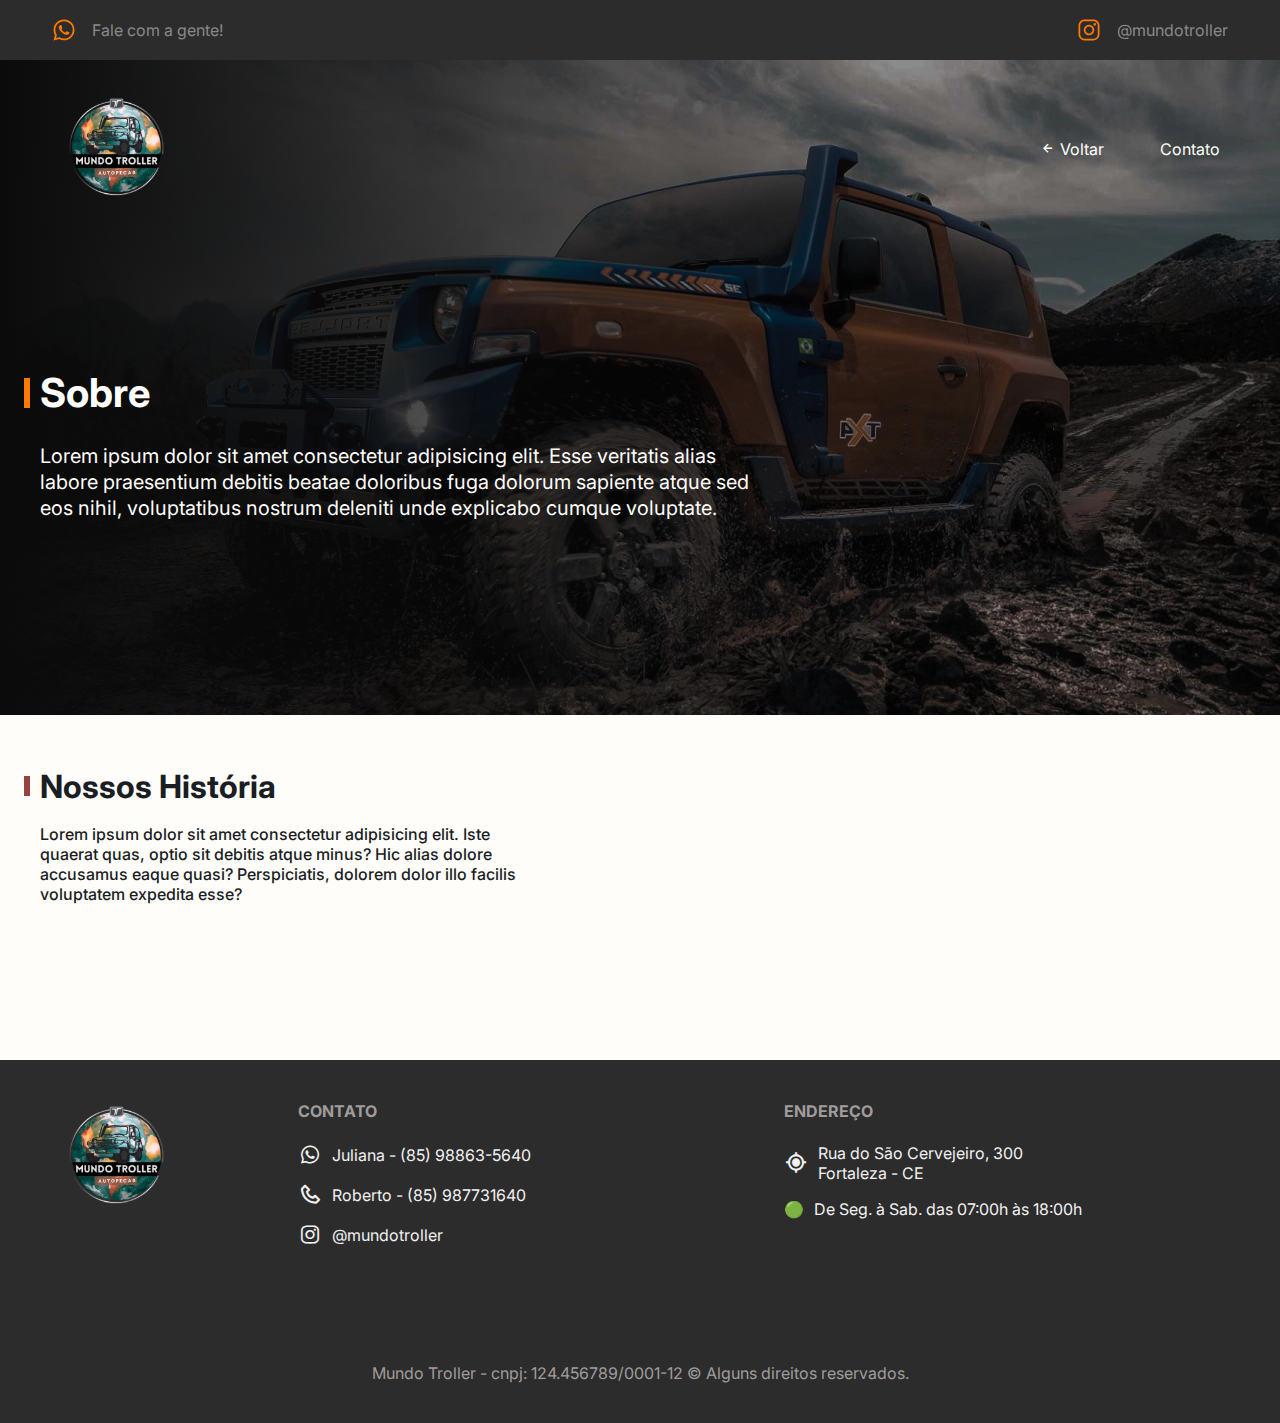
==== sobre.html @ c676e429 "adicionado pagiana de sobre scroll suave" ====
<!DOCTYPE html>
<html lang="pt-BR">

<head>
    <meta charset="UTF-8">
    <meta name="viewport" content="width=device-width, initial-scale=1.0">
    <title>Mundo Troller | Autopeças </title>

    <!-- CSS -->
    <link rel="stylesheet" href="./css/style.css">

    <!-- Font -->
    <link rel="preconnect" href="https://fonts.googleapis.com">
    <link rel="preconnect" href="https://fonts.gstatic.com" crossorigin>
    <link href="https://fonts.googleapis.com/css2?family=Inter:wght@100..900&display=swap" rel="stylesheet">

    <!-- Box Icon -->
    <link href='https://unpkg.com/boxicons@2.1.4/css/boxicons.min.css' rel='stylesheet'>
</head>

<body>
    <header class="header js-scroll">
        <div class="header_secondary">
            <div>
                <a id="wpp-utility-link"><img src="./assets/icons/logo-whatsapp.svg" alt="whatsapp">Fale com a
                    gente!</a>
            </div>
            <div>
                <a href="https://www.instagram.com/mundotroller" target="_blank"> <img
                        src="./assets/icons/logo-instagram.svg" alt="whatsapp"> @mundotroller</a>
            </div>
        </div>
        <div class="cover">
            <div class="gradient">
                <div class="header_primary">
                    <img src="./assets/logo/logo.svg" alt="Logo mundo Jeep">
                    <nav class="menu js-menu">
                        <ul class="header_nav-primary">
                            <li>
                                <a href="/index.html" id="voltar"><i class='bx bx-left-arrow-alt'></i> Voltar</a>
                            </li>
                            <li>
                                <a href="#footer">Contato</a>
                            </li>
                        </ul>
                    </nav>
                </div>
                <main class="main_container">
                    <div class="main_content-title">
                        <h1>Sobre</h1>
                        <br>
                        <p>Lorem ipsum dolor sit amet consectetur adipisicing elit. Esse veritatis alias labore praesentium 
                            debitis beatae doloribus fuga dolorum sapiente atque sed eos nihil, voluptatibus nostrum deleniti unde explicabo cumque voluptate.</p>
                    </div>
                    <!-- <div class="main_content-btn">
                        <a href="#products_container">
                            Conhecer Catálogo
                        </a>
                    </div> -->
                </main>
            </div>
        </div>
    </header>
    <section class="products_container js-scroll" id="products_container">
        <div class="products_content-title">
            <h2>Nossos História</h2>
            <p>Lorem ipsum dolor sit amet consectetur adipisicing elit. Iste quaerat quas, optio sit debitis atque minus? 
                Hic alias dolore accusamus eaque quasi? Perspiciatis, dolorem dolor illo facilis voluptatem expedita esse?
            </p>
        </div>
    </section>
    <footer class="footer-container" id="footer">
        <div class="footer-content">
            <div class="footer-logo">
                <img src="./assets/logo/logo.svg" alt="logo">
            </div>
            <div class="footer-contato">
                <h4>CONTATO</h4>
                <div class="footer-contato-subtitles">
                    <a id="wpp-utility-link"><i class='bx bxl-whatsapp'></i>Juliana - (85)
                        98863-5640</a>
                    <a href="tel:+5585987731640"><i class='bx bx-phone'></i>Roberto - (85) 987731640</a>
                    <a href="https://www.instagram.com/mundotroller" target="_blank"><i
                            class='bx bxl-instagram'></i>@mundotroller</a>
                </div>
            </div>
            <div class="footer-contato">
                <h4>ENDEREÇO</h4>
                <div class="footer-contato-subtitles">
                    <p><i class='bx bx-current-location'></i>Rua do São Cervejeiro, 300 <br>
                        Fortaleza - CE</p>
                    <p><span>🟢</span> De Seg. à Sab.
                        das 07:00h às 18:00h</p>
                </div>
            </div>
            <div class="footer-footer">
                <p>Mundo Troller - cnpj: 124.456789/0001-12 © Alguns direitos reservados.</p>
            </div>
        </div>
    </footer>
    <script src="./js/data/products.js"></script>
    <script src="./js/script.js"></script>
</body>

</html>
---- css/style.css ----
@import './global.css';
@import './header.css';
@import './main.css';
@import './benefits.css';
@import './products.css';
@import './footer.css';
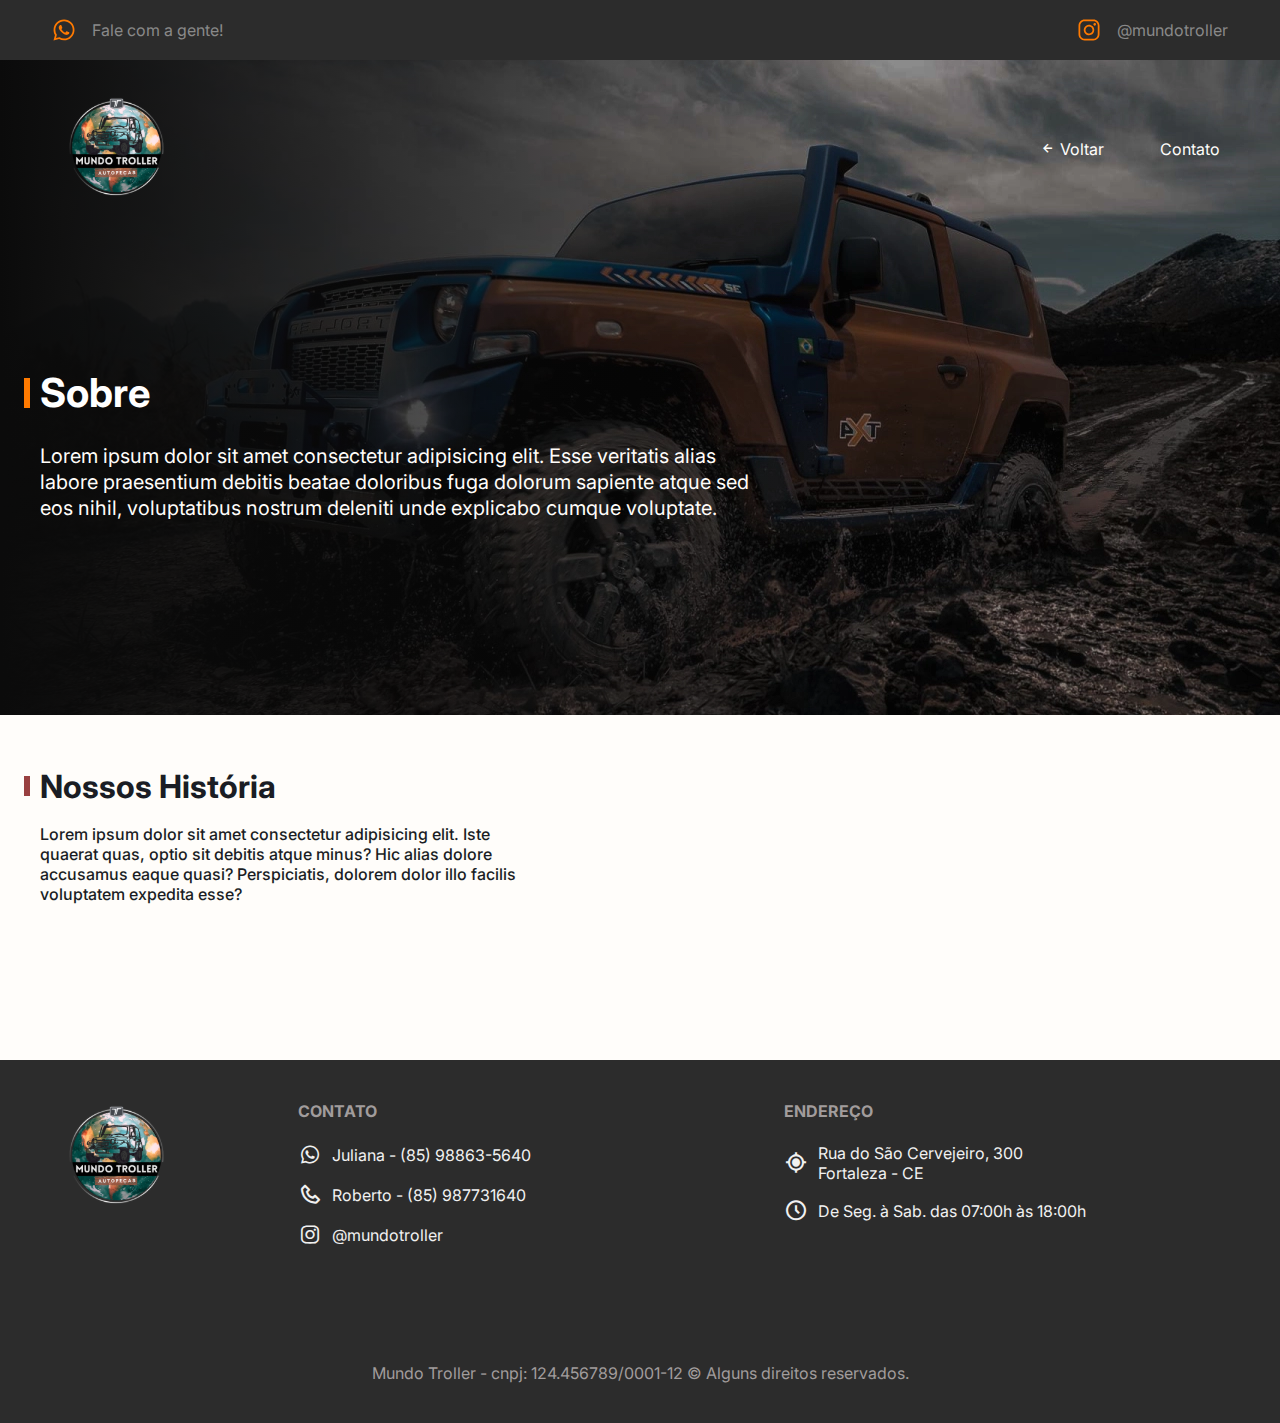
==== commit 384a5b47: "Ajustes após testes" ====
--- a/sobre.html
+++ b/sobre.html
@@ -22,7 +22,7 @@
     <header class="header js-scroll">
         <div class="header_secondary">
             <div>
-                <a id="wpp-utility-link"><img src="./assets/icons/logo-whatsapp.svg" alt="whatsapp">Fale com a
+                <a class="wpp-utility-link"><img src="./assets/icons/logo-whatsapp.svg" alt="whatsapp">Fale com a
                     gente!</a>
             </div>
             <div>
@@ -77,7 +77,7 @@
             <div class="footer-contato">
                 <h4>CONTATO</h4>
                 <div class="footer-contato-subtitles">
-                    <a id="wpp-utility-link"><i class='bx bxl-whatsapp'></i>Juliana - (85)
+                    <a class="wpp-utility-link"><i class='bx bxl-whatsapp'></i>Juliana - (85)
                         98863-5640</a>
                     <a href="tel:+5585987731640"><i class='bx bx-phone'></i>Roberto - (85) 987731640</a>
                     <a href="https://www.instagram.com/mundotroller" target="_blank"><i
@@ -89,7 +89,7 @@
                 <div class="footer-contato-subtitles">
                     <p><i class='bx bx-current-location'></i>Rua do São Cervejeiro, 300 <br>
                         Fortaleza - CE</p>
-                    <p><span>🟢</span> De Seg. à Sab.
+                    <p><i class='bx bx-time-five'></i> De Seg. à Sab.
                         das 07:00h às 18:00h</p>
                 </div>
             </div>
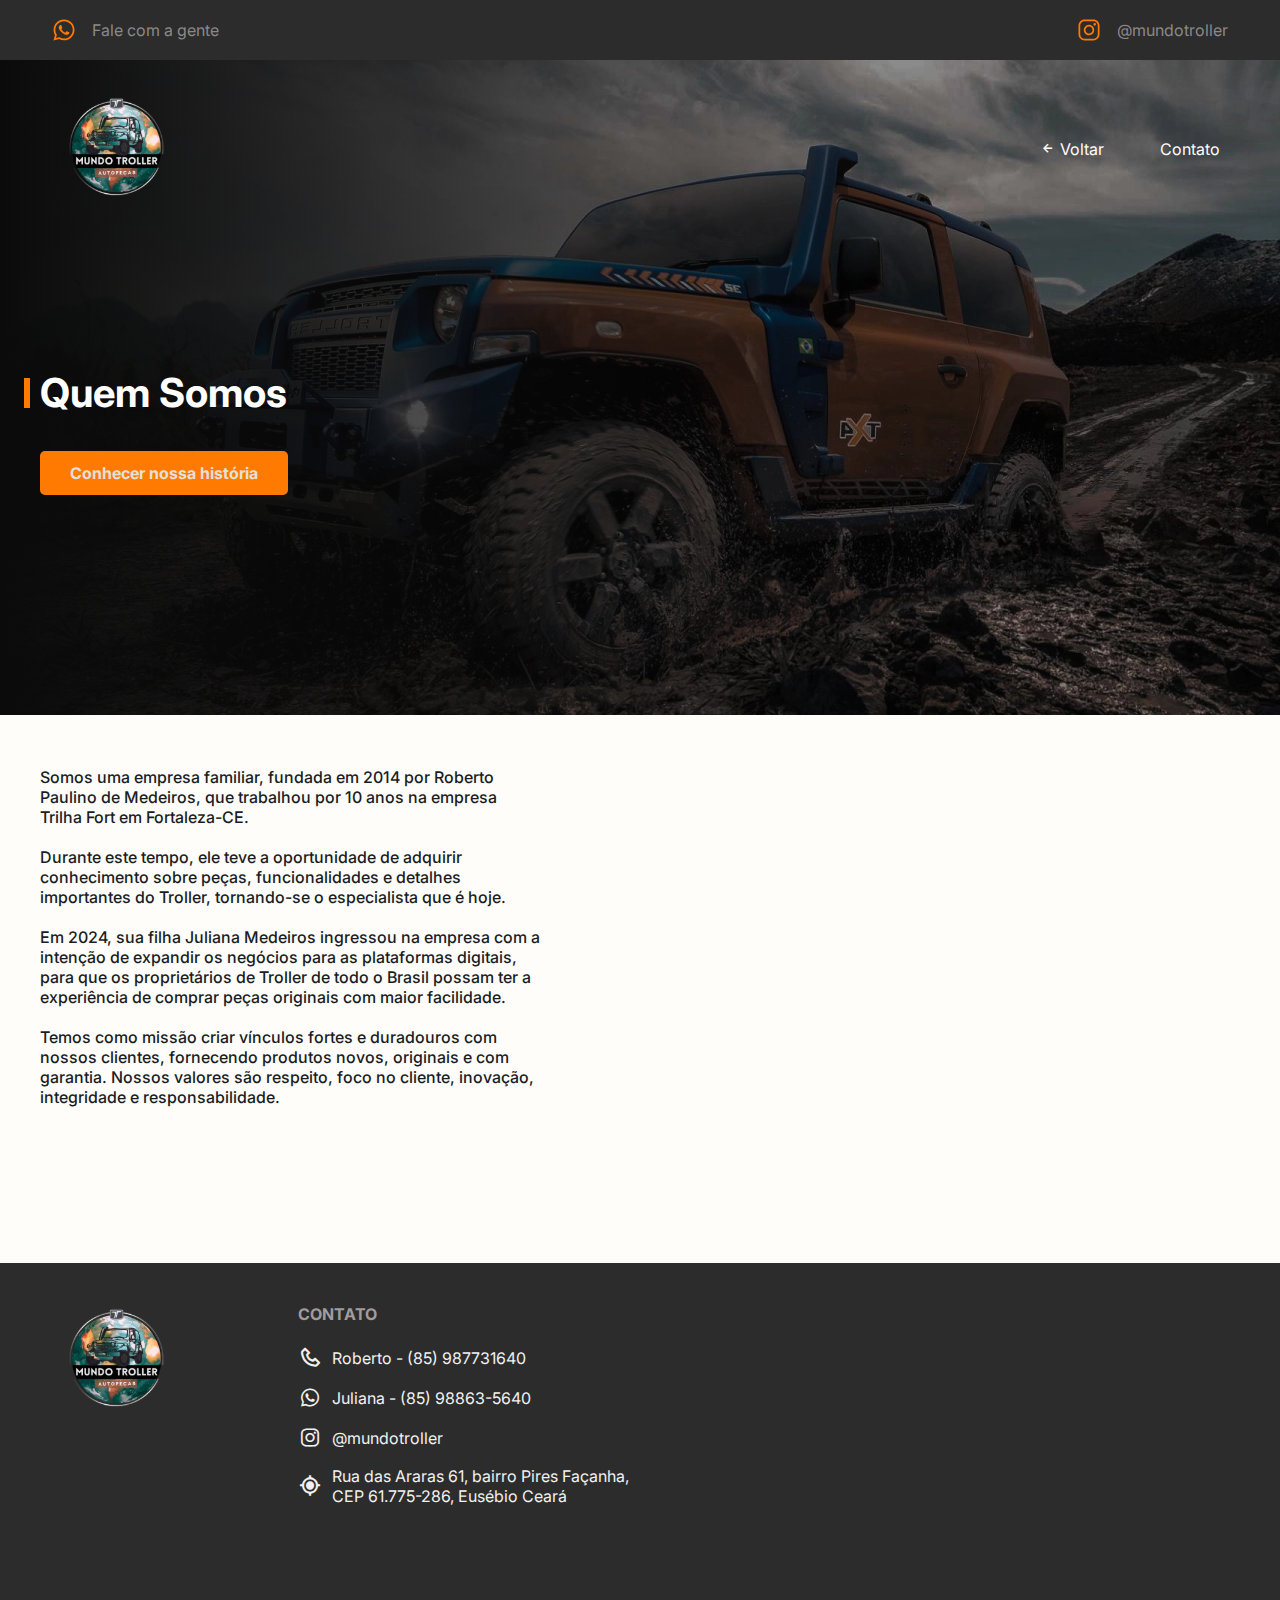
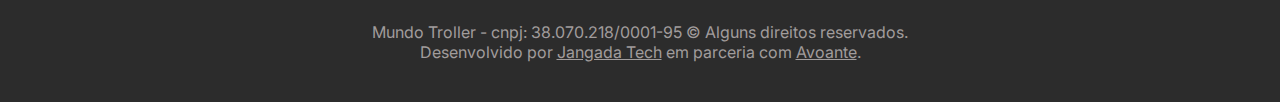
==== commit 5b4335b6: "ultima att" ====
--- a/sobre.html
+++ b/sobre.html
@@ -22,12 +22,10 @@
     <header class="header js-scroll">
         <div class="header_secondary">
             <div>
-                <a class="wpp-utility-link"><img src="./assets/icons/logo-whatsapp.svg" alt="whatsapp">Fale com a
-                    gente!</a>
+                <a class="wpp-utility-link"><img src="./assets/icons/logo-whatsapp.svg" alt="whatsapp">Fale com a gente</a>
             </div>
             <div>
-                <a href="https://www.instagram.com/mundotroller" target="_blank"> <img
-                        src="./assets/icons/logo-instagram.svg" alt="whatsapp"> @mundotroller</a>
+                <a href="https://www.instagram.com/mundotroller" target="_blank"> <img src="./assets/icons/logo-instagram.svg" alt="whatsapp"> @mundotroller</a>
             </div>
         </div>
         <div class="cover">
@@ -37,7 +35,7 @@
                     <nav class="menu js-menu">
                         <ul class="header_nav-primary">
                             <li>
-                                <a href="/index.html" id="voltar"><i class='bx bx-left-arrow-alt'></i> Voltar</a>
+                                <a href="./index.html" id="voltar"><i class='bx bx-left-arrow-alt'></i> Voltar</a>
                             </li>
                             <li>
                                 <a href="#footer">Contato</a>
@@ -47,26 +45,28 @@
                 </div>
                 <main class="main_container">
                     <div class="main_content-title">
-                        <h1>Sobre</h1>
-                        <br>
-                        <p>Lorem ipsum dolor sit amet consectetur adipisicing elit. Esse veritatis alias labore praesentium 
-                            debitis beatae doloribus fuga dolorum sapiente atque sed eos nihil, voluptatibus nostrum deleniti unde explicabo cumque voluptate.</p>
+                        <h1>Quem Somos</h1>
                     </div>
-                    <!-- <div class="main_content-btn">
+                    <br>
+                    <br>
+                    <div class="main_content-btn">
                         <a href="#products_container">
-                            Conhecer Catálogo
+                            Conhecer nossa história
                         </a>
-                    </div> -->
+                    </div>
                 </main>
             </div>
         </div>
     </header>
     <section class="products_container js-scroll" id="products_container">
         <div class="products_content-title">
-            <h2>Nossos História</h2>
-            <p>Lorem ipsum dolor sit amet consectetur adipisicing elit. Iste quaerat quas, optio sit debitis atque minus? 
-                Hic alias dolore accusamus eaque quasi? Perspiciatis, dolorem dolor illo facilis voluptatem expedita esse?
-            </p>
+            <p>Somos uma empresa familiar, fundada em 2014 por Roberto Paulino de Medeiros, que trabalhou por 10 anos na empresa Trilha Fort em Fortaleza-CE.</p>
+            <br>
+            <p>Durante este tempo, ele teve a oportunidade de adquirir conhecimento sobre peças, funcionalidades e detalhes importantes do Troller, tornando-se o especialista que é hoje.</p>
+            <br>
+            <p>Em 2024, sua filha Juliana Medeiros ingressou na empresa com a intenção de expandir os negócios para as plataformas digitais, para que os proprietários de Troller de todo o Brasil possam ter a experiência de comprar peças originais com maior facilidade.</p>
+            <br>
+            <p>Temos como missão criar vínculos fortes e duradouros com nossos clientes, fornecendo produtos novos, originais e com garantia. Nossos valores são respeito, foco no cliente, inovação, integridade e responsabilidade.</p>
         </div>
     </section>
     <footer class="footer-container" id="footer">
@@ -77,24 +77,29 @@
             <div class="footer-contato">
                 <h4>CONTATO</h4>
                 <div class="footer-contato-subtitles">
-                    <a class="wpp-utility-link"><i class='bx bxl-whatsapp'></i>Juliana - (85)
-                        98863-5640</a>
                     <a href="tel:+5585987731640"><i class='bx bx-phone'></i>Roberto - (85) 987731640</a>
-                    <a href="https://www.instagram.com/mundotroller" target="_blank"><i
-                            class='bx bxl-instagram'></i>@mundotroller</a>
+                    <a class="wpp-utility-link"><i class='bx bxl-whatsapp'></i>Juliana - (85) 98863-5640</a>
+                    <a href="https://www.instagram.com/mundotroller" target="_blank"><i class='bx bxl-instagram'></i>@mundotroller</a>
+
+                    <div class="footer-contato-subtitles">
+                        <p><i class='bx bx-current-location'></i>Rua das Araras 61, bairro Pires Façanha,<br>CEP 61.775-286, Eusébio Ceará</p>
+                    </div>
                 </div>
             </div>
-            <div class="footer-contato">
+
+            <!-- 
+            <div hidden class="footer-contato">
                 <h4>ENDEREÇO</h4>
                 <div class="footer-contato-subtitles">
-                    <p><i class='bx bx-current-location'></i>Rua do São Cervejeiro, 300 <br>
-                        Fortaleza - CE</p>
+                    <p><i class='bx bx-current-location'></i>Rua das Araras 61, bairro Pires Façanha, CEP 61.775-286, Eusébio Ceará</p>
                     <p><i class='bx bx-time-five'></i> De Seg. à Sab.
                         das 07:00h às 18:00h</p>
                 </div>
             </div>
+            -->
+
             <div class="footer-footer">
-                <p>Mundo Troller - cnpj: 124.456789/0001-12 © Alguns direitos reservados.</p>
+                <p>Mundo Troller - cnpj: 38.070.218/0001-95 © Alguns direitos reservados.<br>Desenvolvido por <a target="_blank" class="pub-footer" href="https://www.instagram.com/jangada.tech?igsh=MWZ2Yjg0MzRkNHp6ZA==">Jangada Tech</a> em parceria com <a target="_blank" class="pub-footer" href="https://www.instagram.com/avoantedigital?igsh=MTVkOGQ4d2Exa3N3dQ==">Avoante</a>.</p>
             </div>
         </div>
     </footer>
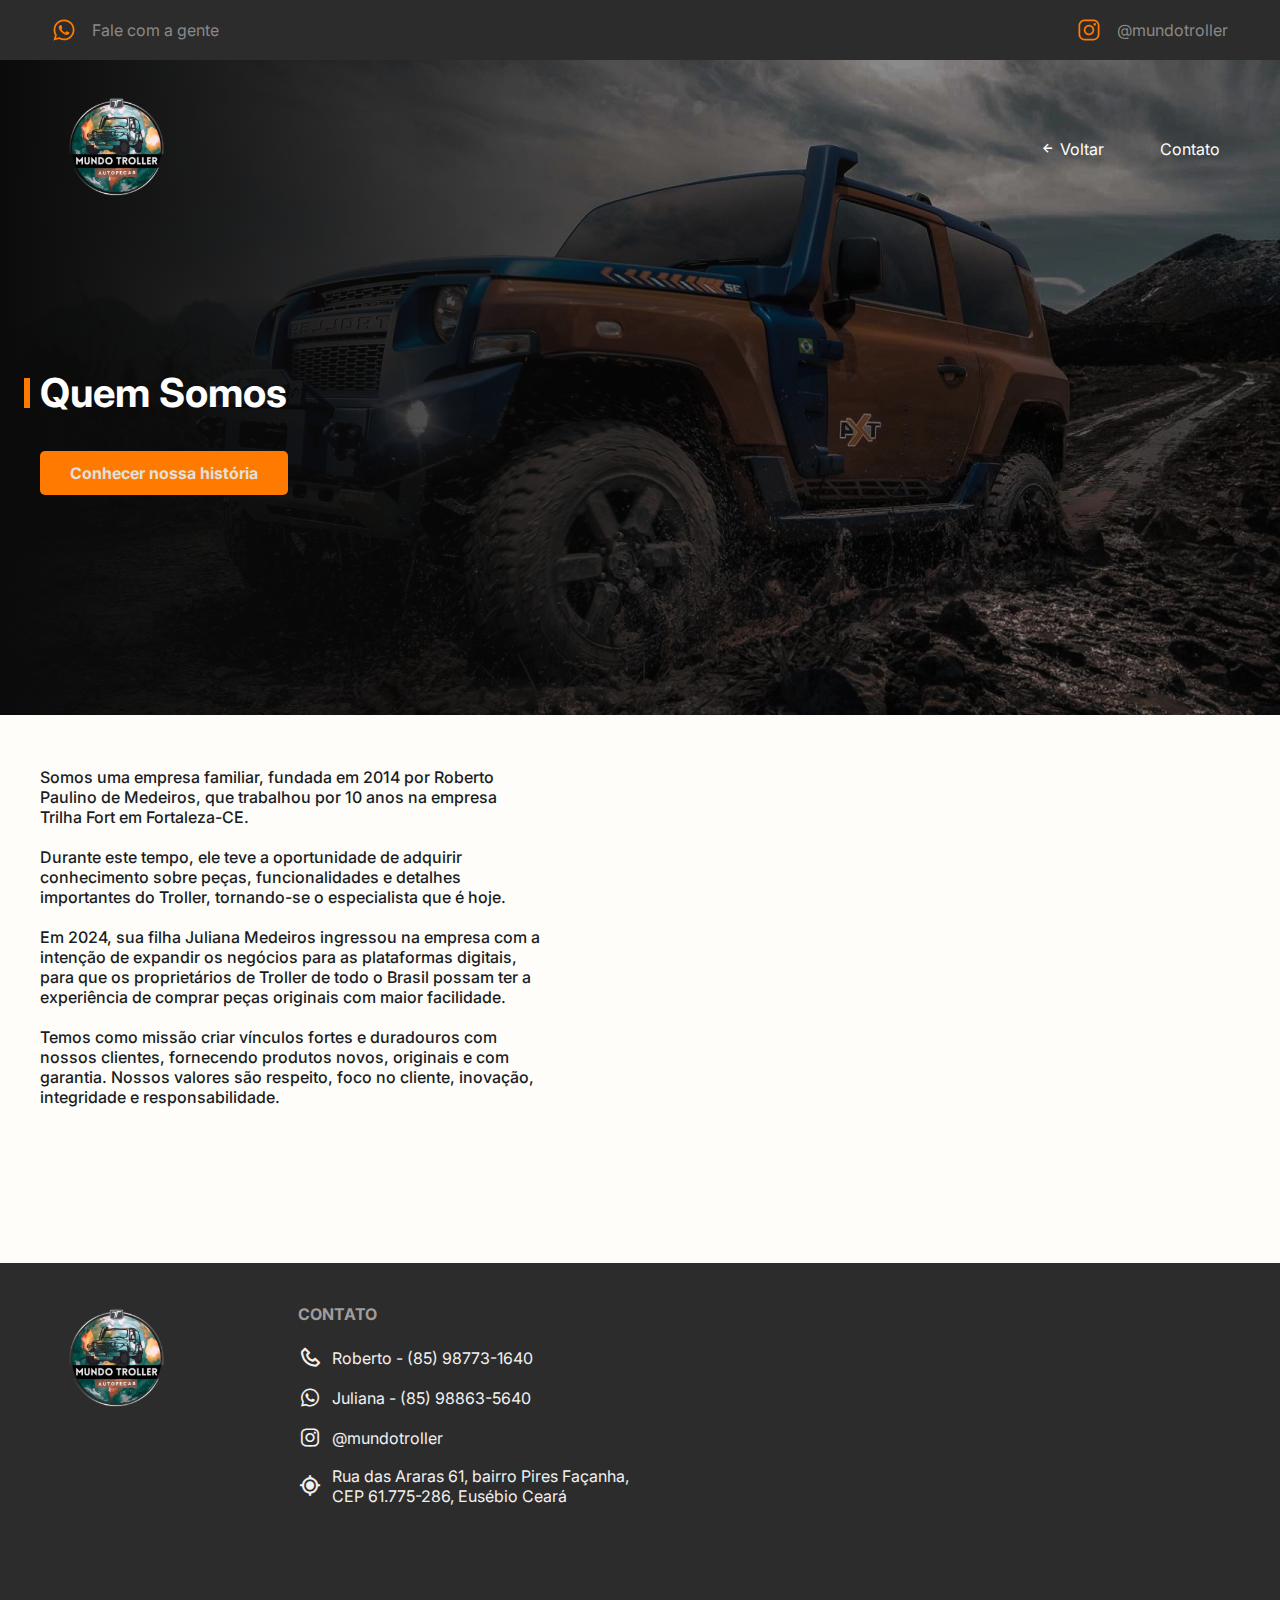
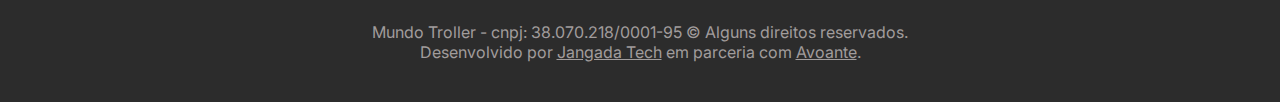
==== commit 51b6a049: "Alteração do número do Roberto no sobre" ====
--- a/sobre.html
+++ b/sobre.html
@@ -77,7 +77,7 @@
             <div class="footer-contato">
                 <h4>CONTATO</h4>
                 <div class="footer-contato-subtitles">
-                    <a href="tel:+5585987731640"><i class='bx bx-phone'></i>Roberto - (85) 987731640</a>
+                    <a href="tel:+5585987731640"><i class='bx bx-phone'></i>Roberto - (85) 98773-1640</a>
                     <a class="wpp-utility-link"><i class='bx bxl-whatsapp'></i>Juliana - (85) 98863-5640</a>
                     <a href="https://www.instagram.com/mundotroller" target="_blank"><i class='bx bxl-instagram'></i>@mundotroller</a>
 
@@ -107,4 +107,4 @@
     <script src="./js/script.js"></script>
 </body>
 
-</html>+</html>
